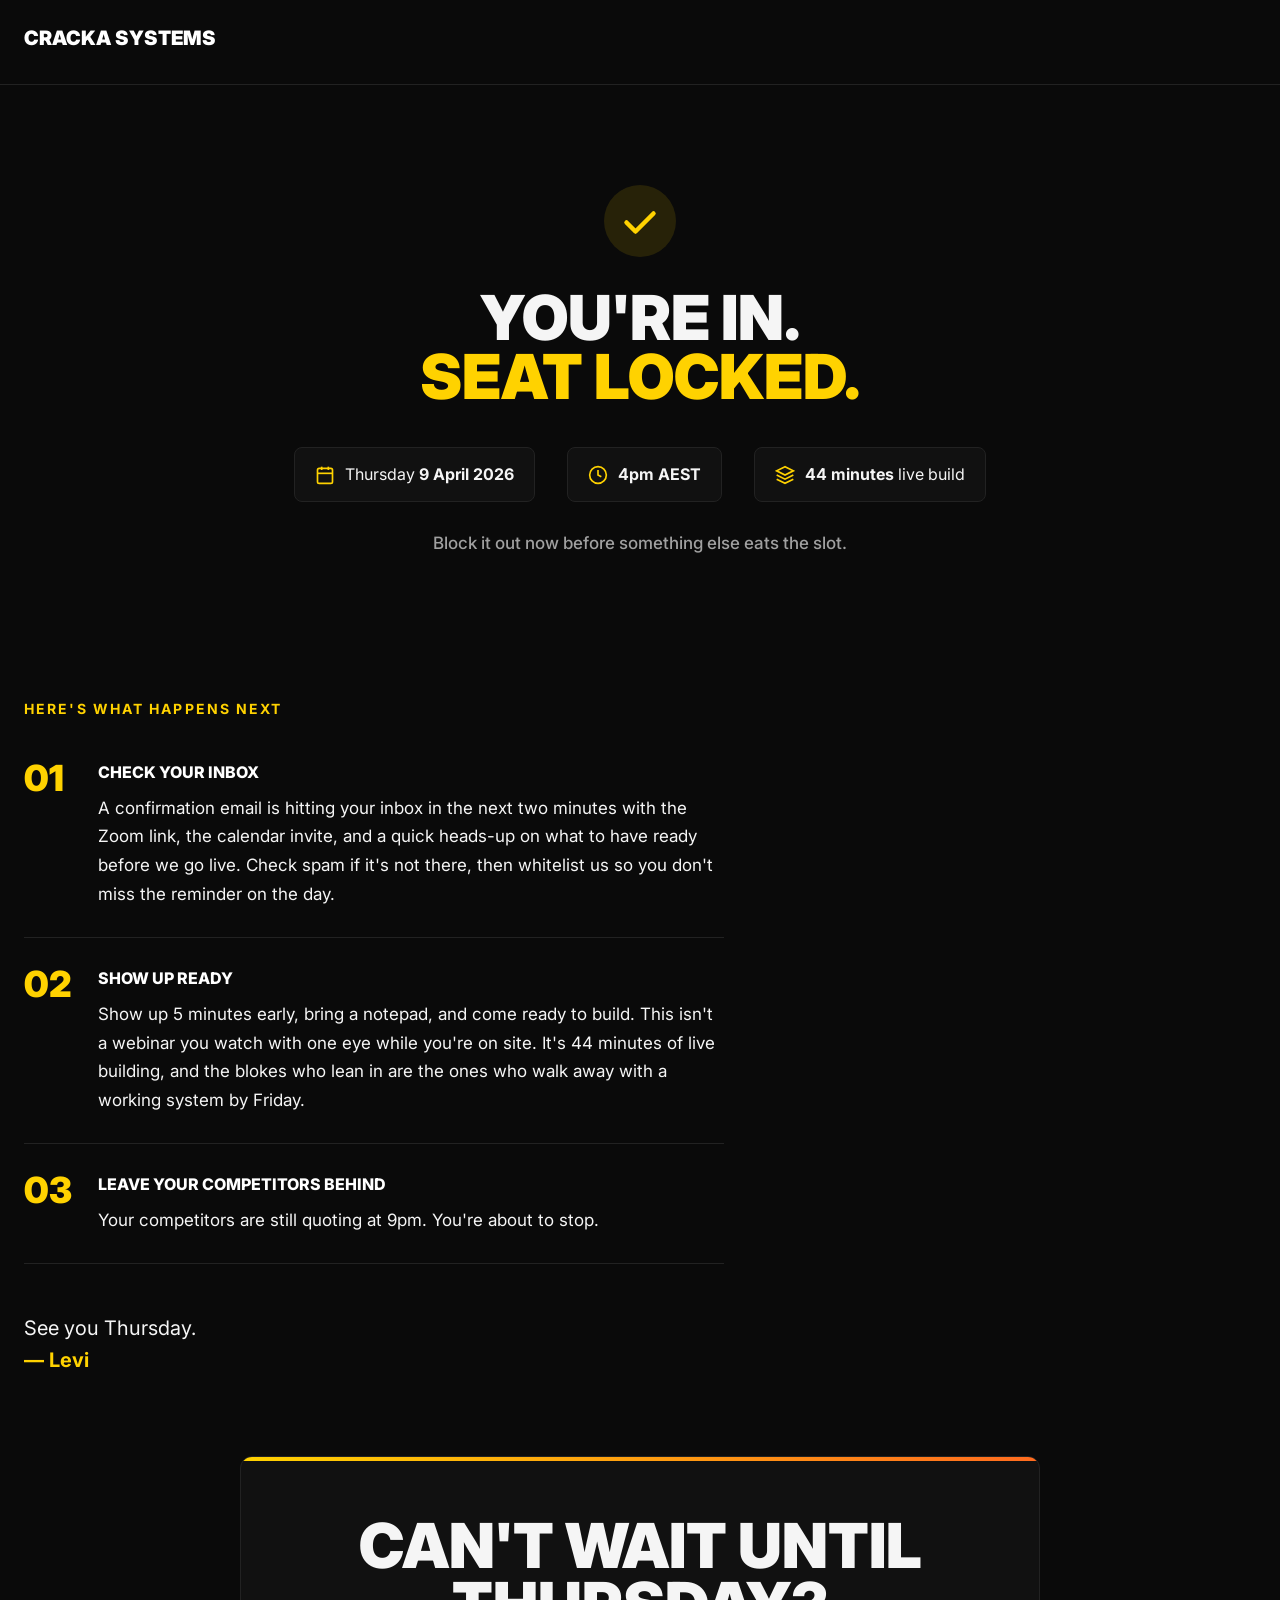
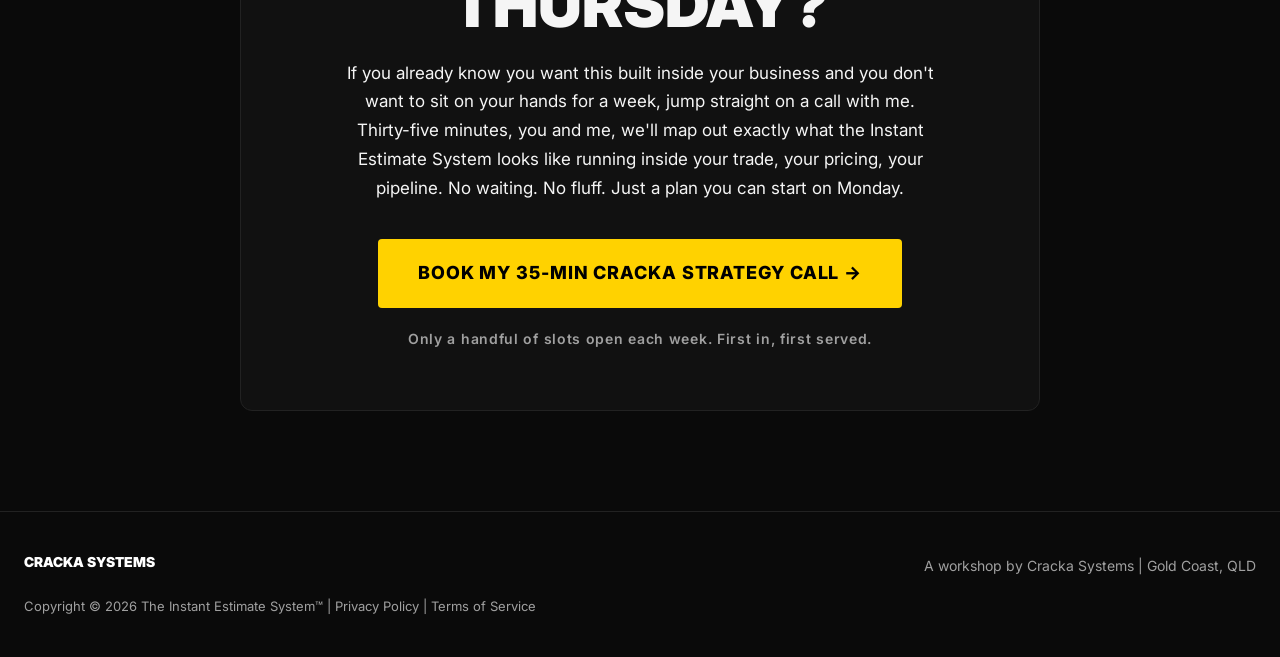
==== thank-you/index.html @ 3e4ec1b6 "Rebrand to Cracka Systems, add CRO stitch elements, GHL form integration, thank-you page, and full p" ====
<!DOCTYPE html>
<html lang="en-AU">
<head>
  <meta charset="UTF-8">
  <meta name="viewport" content="width=device-width, initial-scale=1.0">
  <title>You're In — The Instant Estimate System | Cracka Systems</title>
  <meta name="description" content="Your seat is locked for the Instant Estimate System workshop. Check your email for the Zoom link and calendar invite.">
  <meta name="robots" content="noindex, nofollow">
  <link rel="preconnect" href="https://fonts.googleapis.com">
  <link rel="preconnect" href="https://fonts.gstatic.com" crossorigin>
  <link href="https://fonts.googleapis.com/css2?family=Inter:wght@400;600;700;800;900&display=swap" rel="stylesheet">
  <link rel="stylesheet" href="../css/styles.css">
  <link rel="stylesheet" href="../css/thank-you.css">

  <!-- Facebook Pixel -->
  <script>
    !function(f,b,e,v,n,t,s){if(f.fbq)return;n=f.fbq=function(){n.callMethod?
    n.callMethod.apply(n,arguments):n.queue.push(arguments)};if(!f._fbq)f._fbq=n;
    n.push=n;n.loaded=!0;n.version='2.0';n.queue=[];t=b.createElement(e);t.async=!0;
    t.src=v;s=b.getElementsByTagName(e)[0];s.parentNode.insertBefore(t,s)}(window,
    document,'script','https://connect.facebook.net/en_US/fbevents.js');
    fbq('init', '1269708681588720');
    fbq('track', 'PageView');
    fbq('track', 'CompleteRegistration');
  </script>
</head>
<body>

  <!-- ============================================
       Header
       ============================================ -->
  <header class="ty-header">
    <div class="container">
      <a href="../" class="ty-header__logo" aria-label="Back to home">
        <svg class="logo-svg" viewBox="0 0 310 40" fill="none" xmlns="http://www.w3.org/2000/svg">
          <text x="0" y="30" font-family="Inter, sans-serif" font-weight="900" font-size="28" fill="#FFFFFF">CRACKA SYSTEMS</text>
        </svg>
      </a>
    </div>
  </header>

  <!-- ============================================
       Confirmation Hero
       ============================================ -->
  <section class="section ty-hero">
    <div class="container">
      <div class="ty-hero__badge">
        <svg viewBox="0 0 48 48" fill="none" xmlns="http://www.w3.org/2000/svg">
          <circle cx="24" cy="24" r="24" fill="rgba(255,210,0,0.12)"/>
          <polyline points="15 25 21 31 33 19" fill="none" stroke="#FFD200" stroke-width="3" stroke-linecap="round" stroke-linejoin="round"/>
        </svg>
      </div>

      <h1 class="ty-hero__h1">
        <span>YOU'RE IN.</span>
        <span class="text--yellow">SEAT LOCKED.</span>
      </h1>

      <div class="ty-hero__details">
        <div class="ty-detail">
          <span class="ty-detail__icon">
            <svg viewBox="0 0 24 24" fill="none" stroke="currentColor" stroke-width="2"><rect x="3" y="4" width="18" height="18" rx="2"/><line x1="16" y1="2" x2="16" y2="6"/><line x1="8" y1="2" x2="8" y2="6"/><line x1="3" y1="10" x2="21" y2="10"/></svg>
          </span>
          <span>Thursday <strong class="dynamic-date">9 April 2026</strong></span>
        </div>
        <div class="ty-detail">
          <span class="ty-detail__icon">
            <svg viewBox="0 0 24 24" fill="none" stroke="currentColor" stroke-width="2"><circle cx="12" cy="12" r="10"/><polyline points="12 6 12 12 16 14"/></svg>
          </span>
          <span><strong>4pm AEST</strong></span>
        </div>
        <div class="ty-detail">
          <span class="ty-detail__icon">
            <svg viewBox="0 0 24 24" fill="none" stroke="currentColor" stroke-width="2"><path d="M12 2L2 7l10 5 10-5-10-5z"/><path d="M2 17l10 5 10-5"/><path d="M2 12l10 5 10-5"/></svg>
          </span>
          <span><strong>44 minutes</strong> live build</span>
        </div>
      </div>

      <p class="ty-hero__urgency">Block it out now before something else eats the slot.</p>
    </div>
  </section>

  <!-- ============================================
       What Happens Next
       ============================================ -->
  <section class="section ty-next">
    <div class="container">
      <h2 class="ty-next__heading">HERE'S WHAT HAPPENS NEXT</h2>

      <div class="ty-steps">
        <div class="ty-step">
          <span class="ty-step__num">01</span>
          <div class="ty-step__content">
            <h3 class="ty-step__title">CHECK YOUR INBOX</h3>
            <p class="ty-step__body">A confirmation email is hitting your inbox in the next two minutes with the Zoom link, the calendar invite, and a quick heads-up on what to have ready before we go live. Check spam if it's not there, then whitelist us so you don't miss the reminder on the day.</p>
          </div>
        </div>
        <div class="ty-step">
          <span class="ty-step__num">02</span>
          <div class="ty-step__content">
            <h3 class="ty-step__title">SHOW UP READY</h3>
            <p class="ty-step__body">Show up 5 minutes early, bring a notepad, and come ready to build. This isn't a webinar you watch with one eye while you're on site. It's 44 minutes of live building, and the blokes who lean in are the ones who walk away with a working system by Friday.</p>
          </div>
        </div>
        <div class="ty-step">
          <span class="ty-step__num">03</span>
          <div class="ty-step__content">
            <h3 class="ty-step__title">LEAVE YOUR COMPETITORS BEHIND</h3>
            <p class="ty-step__body">Your competitors are still quoting at 9pm. You're about to stop.</p>
          </div>
        </div>
      </div>

      <p class="ty-signoff">See you Thursday.<br><strong>&mdash; Levi</strong></p>
    </div>
  </section>

  <!-- ============================================
       Strategy Call CTA
       ============================================ -->
  <section class="section ty-cta">
    <div class="container">
      <div class="ty-cta__card">
        <h2 class="h2-single">CAN'T WAIT UNTIL THURSDAY?</h2>
        <p class="ty-cta__body">If you already know you want this built inside your business and you don't want to sit on your hands for a week, jump straight on a call with me. Thirty-five minutes, you and me, we'll map out exactly what the Instant Estimate System looks like running inside your trade, your pricing, your pipeline. No waiting. No fluff. Just a plan you can start on Monday.</p>
        <a href="https://links.yourpipeline.au/widget/booking/gSsifEVdxhghu2DClvFZ" class="btn btn--primary btn--large" target="_blank" rel="noopener">BOOK MY 35-MIN CRACKA STRATEGY CALL &rarr;</a>
        <p class="ty-cta__scarcity">Only a handful of slots open each week. First in, first served.</p>
      </div>
    </div>
  </section>

  <!-- ============================================
       Footer
       ============================================ -->
  <footer class="footer">
    <div class="container footer__inner">
      <div class="footer__top">
        <a href="../" class="footer__logo" aria-label="Back to home">
          <svg class="logo-svg logo-svg--small" viewBox="0 0 280 35" fill="none" xmlns="http://www.w3.org/2000/svg">
            <text x="0" y="26" font-family="Inter, sans-serif" font-weight="900" font-size="24" fill="#FFFFFF">CRACKA SYSTEMS</text>
          </svg>
        </a>
        <p class="footer__tagline">A workshop by Cracka Systems | Gold Coast, QLD</p>
      </div>
      <p class="footer__legal">Copyright &copy; 2026 The Instant Estimate System&trade; | <a href="#">Privacy Policy</a> | <a href="#">Terms of Service</a></p>
    </div>
  </footer>

</body>
</html>
---- css/styles.css ----
/* ============================================
   CSS Custom Properties / Brand Tokens
   ============================================ */
:root {
  --color-bg: #0a0a0a;
  --color-bg-card: #111111;
  --color-yellow: #FFD200;
  --color-orange: #FF6B1F;
  --color-white: #FFFFFF;
  --color-offwhite: #F5F5F5;
  --color-muted: #A0A0A0;
  --color-border: #222222;
  --color-negative: #424242;

  --font-family: 'Inter', -apple-system, BlinkMacSystemFont, 'Segoe UI', sans-serif;
  --max-width: 1400px;
  --gutter: 24px;

  --ease-out: cubic-bezier(0.16, 1, 0.3, 1);
}

/* ============================================
   Reset & Base
   ============================================ */
*, *::before, *::after {
  margin: 0;
  padding: 0;
  box-sizing: border-box;
}

html {
  font-size: 16px;
  -webkit-font-smoothing: antialiased;
  -moz-osx-font-smoothing: grayscale;
  scroll-behavior: auto; /* Lenis handles smooth scroll */
}

html.lenis, html.lenis body {
  height: auto;
}

body {
  font-family: var(--font-family);
  background: var(--color-bg);
  color: var(--color-offwhite);
  line-height: 1.6;
  overflow-x: hidden;
}

img {
  max-width: 100%;
  height: auto;
  display: block;
}

a {
  color: inherit;
  text-decoration: none;
}

/* ============================================
   Container
   ============================================ */
.container {
  width: 100%;
  max-width: var(--max-width);
  margin: 0 auto;
  padding: 0 var(--gutter);
}

/* ============================================
   Typography
   ============================================ */
.eyebrow {
  font-size: 12px;
  font-weight: 700;
  letter-spacing: 0.15em;
  text-transform: uppercase;
  color: var(--color-yellow);
  margin-bottom: 20px;
}

.h2-stacked, .h2-single {
  font-weight: 900;
  text-transform: uppercase;
  line-height: 0.95;
  margin-bottom: 40px;
}

.h2-stacked {
  font-size: 62px;
}

.h2-stacked span {
  display: block;
}

.h2-single {
  font-size: 62px;
}

.text--yellow {
  color: var(--color-yellow);
}

.section__subhead {
  font-size: 18px;
  color: var(--color-offwhite);
  max-width: 700px;
  margin-bottom: 48px;
  line-height: 1.6;
}

.section__body {
  font-size: 18px;
  color: var(--color-offwhite);
  max-width: 650px;
  margin-bottom: 32px;
  line-height: 1.6;
}

/* ============================================
   Buttons
   ============================================ */
.btn {
  display: inline-block;
  font-family: var(--font-family);
  font-weight: 800;
  font-size: 16px;
  text-transform: uppercase;
  letter-spacing: 0.05em;
  border: none;
  cursor: pointer;
  transition: all 0.3s var(--ease-out);
  text-align: center;
}

.btn--primary {
  background: var(--color-yellow);
  color: #000;
  padding: 16px 32px;
  border-radius: 4px;
}

.btn--primary:hover, .btn--primary:focus-visible {
  box-shadow: 0 0 30px rgba(255, 210, 0, 0.4), 0 0 60px rgba(255, 210, 0, 0.15);
  transform: translateY(-1px);
}

.btn--primary:focus-visible {
  outline: 3px solid var(--color-yellow);
  outline-offset: 3px;
}

.btn--outline {
  background: transparent;
  color: var(--color-yellow);
  padding: 16px 32px;
  border: 2px solid var(--color-yellow);
  border-radius: 4px;
}

.btn--outline:hover, .btn--outline:focus-visible {
  background: rgba(255, 210, 0, 0.08);
  box-shadow: 0 0 20px rgba(255, 210, 0, 0.2);
}

.btn--outline:focus-visible {
  outline: 3px solid var(--color-yellow);
  outline-offset: 3px;
}

.btn--large {
  font-size: 18px;
  padding: 20px 40px;
}

.btn--full {
  width: 100%;
}

/* ============================================
   SECTION 1: Sticky Top Bar
   ============================================ */
.top-bar {
  position: fixed;
  top: 0;
  left: 0;
  right: 0;
  z-index: 1000;
  background: rgba(10, 10, 10, 0.95);
  backdrop-filter: blur(10px);
  -webkit-backdrop-filter: blur(10px);
  border-bottom: 1px solid var(--color-border);
  transform: translateY(-100%);
}

.top-bar.is-visible {
  transform: translateY(0);
}

.top-bar__inner {
  max-width: var(--max-width);
  margin: 0 auto;
  padding: 12px var(--gutter);
  display: flex;
  align-items: center;
  justify-content: space-between;
  gap: 16px;
}

.top-bar__logo {
  flex-shrink: 0;
}

.logo-svg {
  width: 220px;
  height: auto;
}

.top-bar__info {
  font-size: 13px;
  font-weight: 700;
  letter-spacing: 0.08em;
  color: var(--color-white);
  text-align: center;
  white-space: nowrap;
  overflow: hidden;
  text-overflow: ellipsis;
}

.top-bar__cta {
  flex-shrink: 0;
  padding: 10px 20px;
  font-size: 14px;
}

/* ============================================
   SECTION 2: Hero
   ============================================ */
.hero {
  padding: 120px 0 40px;
  min-height: auto;
  display: flex;
  align-items: center;
}

.hero .container {
  display: grid;
  grid-template-columns: 1fr 1fr;
  gap: 60px;
  align-items: center;
}

.hero__h1 {
  font-size: 80px;
  font-weight: 900;
  line-height: 0.9;
  text-transform: uppercase;
  margin-bottom: 28px;
}

.hero__line {
  display: block;
}

.hero__line--yellow {
  color: var(--color-yellow);
}

.hero__subhead {
  font-size: 18px;
  color: var(--color-offwhite);
  line-height: 1.6;
  margin-bottom: 32px;
  max-width: 560px;
}

.hero__proof {
  display: flex;
  align-items: stretch;
  gap: 16px;
  margin-bottom: 36px;
}

.yellow-bar-left {
  width: 4px;
  background: var(--color-yellow);
  border-radius: 2px;
  flex-shrink: 0;
}

.hero__proof p {
  font-size: 16px;
  color: var(--color-yellow);
  font-weight: 600;
  line-height: 1.5;
}

.hero__trust {
  font-size: 14px;
  color: var(--color-muted);
  margin-top: 16px;
}

/* Hero visual */
.hero__visual {
  position: relative;
  display: flex;
  align-items: center;
  justify-content: center;
}

.hero__image-wrapper {
  position: relative;
  border-radius: 8px;
  overflow: hidden;
  background: var(--color-bg-card);
  width: 100%;
  max-width: 500px;
  aspect-ratio: 1 / 1;
}

.hero__image {
  width: 100%;
  height: 100%;
  object-fit: contain;
  border-radius: 8px;
}

/* ============================================
   SECTION 3: Press Row
   ============================================ */
.section--press {
  padding: 48px 0;
  border-top: 1px solid var(--color-border);
  border-bottom: 1px solid var(--color-border);
}

.press__subhead {
  font-size: 12px;
  font-weight: 600;
  letter-spacing: 0.15em;
  color: var(--color-muted);
  text-align: center;
  margin-bottom: 28px;
  text-transform: uppercase;
}

.press__logos {
  overflow: hidden;
  position: relative;
  mask-image: linear-gradient(to right, transparent 0%, black 10%, black 90%, transparent 100%);
  -webkit-mask-image: linear-gradient(to right, transparent 0%, black 10%, black 90%, transparent 100%);
}

.press__track {
  display: flex;
  align-items: center;
  gap: 48px;
  flex-wrap: nowrap;
  animation: marquee 20s linear infinite;
  width: max-content;
}

.press__logo {
  font-size: 15px;
  font-weight: 700;
  color: var(--color-white);
  opacity: 0.5;
  white-space: nowrap;
  letter-spacing: 0.05em;
}

/* ============================================
   Sections (general)
   ============================================ */
.section {
  padding: 100px 0;
}

/* ============================================
   SECTION 4: The Problem
   ============================================ */
.punches {
  display: flex;
  flex-direction: column;
  gap: 36px;
  margin-bottom: 48px;
  max-width: 700px;
}

.punch {
  display: flex;
  gap: 24px;
  align-items: flex-start;
  opacity: 1;
  transform: none;
}

.punch__num {
  font-size: 48px;
  font-weight: 900;
  color: var(--color-yellow);
  line-height: 1;
  flex-shrink: 0;
  width: 70px;
}

.punch__text {
  font-size: 18px;
  line-height: 1.6;
  color: var(--color-offwhite);
}

.transition-line {
  display: flex;
  align-items: stretch;
  gap: 16px;
  max-width: 600px;
}

.transition-line p {
  font-size: 18px;
  color: var(--color-yellow);
  line-height: 1.5;
}

/* ============================================
   SECTION 5: Case Studies
   ============================================ */
.case-grid {
  display: grid;
  grid-template-columns: repeat(2, 1fr);
  gap: 24px;
}

.case-card {
  background: var(--color-bg-card);
  border: 1px solid var(--color-border);
  border-radius: 8px;
  padding: 40px 32px;
  display: flex;
  flex-direction: column;
  gap: 8px;
  opacity: 1;
  transform: none;
}

.case-card__number {
  font-size: clamp(56px, 8vw, 96px);
  font-weight: 900;
  color: var(--color-yellow);
  line-height: 1;
}

.case-card__label {
  font-size: 13px;
  font-weight: 700;
  letter-spacing: 0.15em;
  color: var(--color-white);
  text-transform: uppercase;
}

.case-card__text {
  font-size: 16px;
  color: var(--color-offwhite);
  line-height: 1.5;
  margin-top: 8px;
}

.case-card__client {
  font-size: 14px;
  color: var(--color-muted);
  margin-top: auto;
  padding-top: 16px;
  border-top: 1px solid var(--color-border);
  font-weight: 600;
}

/* ============================================
   SECTION 6: Outcome Blocks
   ============================================ */
.outcome-blocks {
  display: grid;
  grid-template-columns: repeat(3, 1fr);
  gap: 24px;
}

.outcome-block {
  background: var(--color-bg-card);
  border-radius: 8px;
  padding: 36px 28px;
  position: relative;
  overflow: hidden;
  opacity: 1;
  transform: none;
}

.outcome-block::before {
  content: '';
  position: absolute;
  top: 0;
  left: 0;
  width: 4px;
  height: 48px;
  background: var(--color-yellow);
  border-radius: 0 2px 2px 0;
}

.outcome-block__num {
  font-size: 36px;
  font-weight: 900;
  color: var(--color-yellow);
  line-height: 1;
  display: block;
  margin-bottom: 16px;
}

.outcome-block__title {
  font-size: 18px;
  font-weight: 800;
  color: var(--color-white);
  text-transform: uppercase;
  margin-bottom: 12px;
  line-height: 1.3;
}

.outcome-block__body {
  font-size: 16px;
  color: var(--color-offwhite);
  line-height: 1.6;
}

/* ============================================
   SECTION 7: Who This Is For
   ============================================ */
.qualifier-grid {
  display: grid;
  grid-template-columns: 1fr 1fr;
  gap: 24px;
}

.qualifier {
  border-radius: 8px;
  padding: 36px 28px;
}

.qualifier--yes {
  background: rgba(255, 210, 0, 0.06);
  border: 1px solid rgba(255, 210, 0, 0.2);
}

.qualifier--no {
  background: rgba(66, 66, 66, 0.2);
  border: 1px solid var(--color-border);
}

.qualifier__title {
  font-size: 20px;
  font-weight: 900;
  text-transform: uppercase;
  margin-bottom: 20px;
}

.qualifier--yes .qualifier__title {
  color: var(--color-yellow);
}

.qualifier--no .qualifier__title {
  color: var(--color-muted);
}

.qualifier__list {
  list-style: none;
  display: flex;
  flex-direction: column;
  gap: 16px;
}

.qualifier__list li {
  display: flex;
  align-items: flex-start;
  gap: 12px;
  font-size: 16px;
  line-height: 1.5;
  color: var(--color-offwhite);
}

.icon-tick, .icon-cross {
  width: 24px;
  height: 24px;
  flex-shrink: 0;
  position: relative;
  margin-top: 2px;
}

.icon-tick::before, .icon-tick::after {
  content: '';
  position: absolute;
  background: var(--color-yellow);
  border-radius: 2px;
}

.icon-tick::before {
  width: 8px;
  height: 3px;
  bottom: 7px;
  left: 3px;
  transform: rotate(45deg);
}

.icon-tick::after {
  width: 14px;
  height: 3px;
  bottom: 9px;
  left: 6px;
  transform: rotate(-45deg);
}

.icon-cross::before, .icon-cross::after {
  content: '';
  position: absolute;
  width: 16px;
  height: 3px;
  background: var(--color-negative);
  border-radius: 2px;
  top: 50%;
  left: 50%;
}

.icon-cross::before {
  transform: translate(-50%, -50%) rotate(45deg);
}

.icon-cross::after {
  transform: translate(-50%, -50%) rotate(-45deg);
}

/* ============================================
   SECTION 8: About
   ============================================ */
.about__grid {
  display: grid;
  grid-template-columns: 280px 1fr;
  gap: 48px;
  align-items: start;
}

.about__headshot {
  width: 240px;
  height: 240px;
  border-radius: 50%;
  object-fit: cover;
  object-position: center top;
  border: 3px solid var(--color-yellow);
}

.about__h3 {
  font-size: clamp(28px, 4vw, 40px);
  font-weight: 900;
  color: var(--color-white);
  text-transform: uppercase;
  margin-bottom: 20px;
  line-height: 1.1;
}

.about__body {
  font-size: 17px;
  line-height: 1.7;
  color: var(--color-offwhite);
  margin-bottom: 24px;
}

.about__logo {
  display: inline-block;
}

.logo-svg--small {
  width: 160px;
  height: auto;
}

/* ============================================
   SECTION 9: Bonuses
   ============================================ */
.bonus-list {
  display: flex;
  flex-direction: column;
  gap: 0;
  max-width: 800px;
}

.bonus-item {
  display: flex;
  gap: 20px;
  align-items: flex-start;
  padding: 24px 0;
  border-bottom: 1px solid var(--color-border);
  opacity: 1;
  transform: none;
}

.bonus-item__num {
  font-size: 32px;
  font-weight: 900;
  color: var(--color-yellow);
  line-height: 1;
  flex-shrink: 0;
  width: 50px;
}

.bonus-item__title {
  font-size: 16px;
  font-weight: 800;
  color: var(--color-white);
  text-transform: uppercase;
  margin-bottom: 6px;
}

.bonus-item__desc {
  font-size: 15px;
  color: var(--color-muted);
  line-height: 1.5;
}

/* ============================================
   SECTION 10: Strategy Call
   ============================================ */
.section--strategy {
  text-align: center;
  padding: 80px 0;
}

.section--strategy .section__body {
  max-width: 600px;
  margin: 0 auto 32px;
}

/* ============================================
   SECTION 11: FAQ
   ============================================ */
.faq-list {
  max-width: 700px;
  display: flex;
  flex-direction: column;
  gap: 0;
}

.faq-item {
  border-bottom: 1px solid var(--color-border);
}

.faq-item__question {
  width: 100%;
  display: flex;
  align-items: center;
  justify-content: space-between;
  gap: 16px;
  padding: 24px 0;
  background: none;
  border: none;
  color: var(--color-white);
  font-family: var(--font-family);
  font-size: 18px;
  font-weight: 700;
  cursor: pointer;
  text-align: left;
  transition: color 0.2s;
}

.faq-item__question:hover {
  color: var(--color-yellow);
}

.faq-item__question:focus-visible {
  outline: 2px solid var(--color-yellow);
  outline-offset: 4px;
}

.faq-item__icon {
  width: 24px;
  height: 24px;
  flex-shrink: 0;
  color: var(--color-yellow);
  transition: transform 0.3s var(--ease-out);
}

.faq-item[data-open="true"] .faq-item__icon {
  transform: rotate(45deg);
}

.faq-item__answer {
  padding: 0 0 24px;
}

.faq-item__answer p {
  font-size: 16px;
  color: var(--color-offwhite);
  line-height: 1.6;
  max-width: 620px;
}

/* ============================================
   SECTION 12: Registration Form
   ============================================ */
.section--register {
  padding: 100px 0;
  background: linear-gradient(180deg, var(--color-bg) 0%, #0f0f0f 100%);
}

.section--register .h2-stacked {
  text-align: center;
}

.section--register .section__body {
  text-align: center;
  max-width: 600px;
  margin: 0 auto 40px;
}

.form-wrapper {
  max-width: 600px;
  margin: 0 auto;
}

.register-form {
  display: flex;
  flex-direction: column;
  gap: 16px;
}

.form-row {
  display: grid;
  grid-template-columns: 1fr 1fr;
  gap: 16px;
}

.form-field label {
  display: block;
  font-size: 13px;
  font-weight: 600;
  color: var(--color-muted);
  text-transform: uppercase;
  letter-spacing: 0.08em;
  margin-bottom: 6px;
}

.form-field .optional {
  font-weight: 400;
  text-transform: none;
  letter-spacing: 0;
}

.form-field input {
  width: 100%;
  padding: 14px 16px;
  background: var(--color-bg-card);
  border: 1px solid var(--color-border);
  border-radius: 4px;
  color: var(--color-white);
  font-family: var(--font-family);
  font-size: 16px;
  transition: border-color 0.2s;
}

.form-field input:focus {
  outline: none;
  border-color: var(--color-yellow);
  box-shadow: 0 0 0 3px rgba(255, 210, 0, 0.15);
}

.register-form .btn--full {
  margin-top: 8px;
}

.register__fine-print {
  font-size: 14px;
  color: var(--color-muted);
  text-align: center;
  margin-top: 20px;
}

/* ============================================
   SECTION 13: Footer
   ============================================ */
.footer {
  padding: 40px 0;
  border-top: 1px solid var(--color-border);
}

.footer__inner {
  display: flex;
  flex-direction: column;
  gap: 16px;
}

.footer__top {
  display: flex;
  align-items: center;
  justify-content: space-between;
}

.footer__tagline {
  font-size: 14px;
  color: var(--color-muted);
}

.footer__legal {
  font-size: 13px;
  color: var(--color-muted);
}

.footer__legal a {
  color: var(--color-muted);
  transition: color 0.2s;
}

.footer__legal a:hover {
  color: var(--color-yellow);
}

/* ============================================
   Sticky Mobile CTA
   ============================================ */
.sticky-mobile-cta {
  display: none;
  position: fixed;
  bottom: 0;
  left: 0;
  right: 0;
  z-index: 999;
  padding: 12px var(--gutter);
  background: var(--color-yellow);
  transform: translateY(100%);
  transition: transform 0.4s var(--ease-out);
}

.sticky-mobile-cta.is-visible {
  transform: translateY(0);
}

.sticky-mobile-cta .btn {
  background: #000;
  color: var(--color-yellow);
  padding: 14px;
  font-size: 15px;
  border-radius: 4px;
}

.sticky-mobile-cta .btn:hover {
  background: #111;
}

/* ============================================
   Mobile Marquee for Press Logos
   ============================================ */
@keyframes marquee {
  from { transform: translateX(0); }
  to { transform: translateX(-50%); }
}

/* ============================================
   Responsive: Tablet
   ============================================ */
@media (max-width: 1024px) {
  .hero .container {
    grid-template-columns: 1fr;
    gap: 40px;
  }

  .hero__visual {
    max-width: 500px;
    margin: 0 auto;
  }

  .hero__image-wrapper {
    max-width: 100%;
  }

  .outcome-blocks {
    grid-template-columns: 1fr;
    max-width: 600px;
  }

  .about__grid {
    grid-template-columns: 1fr;
    text-align: center;
  }

  .about__headshot {
    margin: 0 auto;
  }

  .top-bar__info {
    display: none;
  }
}

/* ============================================
   Responsive: Mobile
   ============================================ */
@media (max-width: 640px) {
  :root {
    --gutter: 20px;
  }

  .section {
    padding: 72px 0;
  }

  .hero {
    padding: 100px 0 60px;
    min-height: auto;
  }

  .hero__h1 {
    font-size: clamp(44px, 12vw, 72px);
  }

  .hero__subhead {
    font-size: 17px;
  }

  .hero__visual {
    max-width: 100%;
  }

  .hero__image-wrapper {
    max-width: 100%;
    aspect-ratio: 1 / 1;
  }

  .btn--large {
    font-size: 16px;
    padding: 18px 28px;
  }

  /* Top bar mobile */
  .top-bar__inner {
    padding: 10px var(--gutter);
  }

  .top-bar__cta {
    padding: 8px 16px;
    font-size: 12px;
  }

  .logo-svg {
    width: 160px;
  }

  /* Case study cards stack */
  .case-grid {
    grid-template-columns: 1fr;
  }

  /* Qualifier columns stack */
  .qualifier-grid {
    grid-template-columns: 1fr;
  }

  /* Form rows stack */
  .form-row {
    grid-template-columns: 1fr;
  }

  /* Sticky mobile CTA */
  .sticky-mobile-cta {
    display: block;
  }

  /* Press logo marquee */
  .press__track {
    justify-content: flex-start;
    flex-wrap: nowrap;
    animation: marquee 30s linear infinite;
    gap: 40px;
  }

  /* Footer stacks */
  .footer__top {
    flex-direction: column;
    gap: 12px;
    text-align: center;
  }

  .footer__legal {
    text-align: center;
  }

  /* Add bottom padding for sticky CTA */
  .footer {
    padding-bottom: 80px;
  }
}

/* ============================================
   Reduced Motion
   ============================================ */
@media (prefers-reduced-motion: reduce) {
  *, *::before, *::after {
    animation-duration: 0.001ms !important;
    animation-iteration-count: 1 !important;
    transition-duration: 0.001ms !important;
  }

  .press__track {
    animation: none !important;
    flex-wrap: wrap;
    justify-content: center;
  }

  .punch, .case-card, .outcome-block, .bonus-item {
    opacity: 1 !important;
    transform: none !important;
  }
}
---- css/thank-you.css ----
/* ============================================
   Thank You Page — Styles
   Extends styles.css base tokens and components
   ============================================ */

/* ============================================
   Header
   ============================================ */
.ty-header {
  padding: 24px 0;
  border-bottom: 1px solid var(--color-border);
}

.ty-header .container {
  display: flex;
  align-items: center;
}

/* ============================================
   Confirmation Hero
   ============================================ */
.ty-hero {
  text-align: center;
  padding: 100px 0 60px;
}

.ty-hero__badge {
  display: flex;
  justify-content: center;
  margin-bottom: 32px;
}

.ty-hero__badge svg {
  width: 72px;
  height: 72px;
  animation: badge-pop 0.6s cubic-bezier(0.16, 1, 0.3, 1) forwards;
}

@keyframes badge-pop {
  0% { transform: scale(0); opacity: 0; }
  60% { transform: scale(1.15); }
  100% { transform: scale(1); opacity: 1; }
}

.ty-hero__h1 {
  font-size: 62px;
  font-weight: 900;
  line-height: 0.95;
  text-transform: uppercase;
  margin-bottom: 40px;
}

.ty-hero__h1 span {
  display: block;
}

.ty-hero__details {
  display: flex;
  justify-content: center;
  gap: 32px;
  flex-wrap: wrap;
  margin-bottom: 28px;
}

.ty-detail {
  display: flex;
  align-items: center;
  gap: 10px;
  font-size: 16px;
  color: var(--color-offwhite);
  background: var(--color-bg-card);
  border: 1px solid var(--color-border);
  border-radius: 8px;
  padding: 14px 20px;
}

.ty-detail__icon {
  width: 20px;
  height: 20px;
  flex-shrink: 0;
  color: var(--color-yellow);
}

.ty-detail__icon svg {
  width: 20px;
  height: 20px;
}

.ty-hero__urgency {
  font-size: 17px;
  color: var(--color-muted);
  font-weight: 500;
}

/* ============================================
   What Happens Next
   ============================================ */
.ty-next {
  padding: 80px 0;
}

.ty-next__heading {
  font-size: 14px;
  font-weight: 700;
  letter-spacing: 0.15em;
  text-transform: uppercase;
  color: var(--color-yellow);
  margin-bottom: 40px;
}

.ty-steps {
  display: flex;
  flex-direction: column;
  gap: 0;
  max-width: 700px;
}

.ty-step {
  display: flex;
  gap: 24px;
  align-items: flex-start;
  padding: 28px 0;
  border-bottom: 1px solid var(--color-border);
}

.ty-step:first-child {
  padding-top: 0;
}

.ty-step__num {
  font-size: 36px;
  font-weight: 900;
  color: var(--color-yellow);
  line-height: 1;
  flex-shrink: 0;
  width: 50px;
}

.ty-step__title {
  font-size: 16px;
  font-weight: 800;
  color: var(--color-white);
  text-transform: uppercase;
  margin-bottom: 8px;
}

.ty-step__body {
  font-size: 17px;
  line-height: 1.7;
  color: var(--color-offwhite);
}

.ty-signoff {
  margin-top: 48px;
  font-size: 20px;
  color: var(--color-offwhite);
  line-height: 1.6;
}

.ty-signoff strong {
  color: var(--color-yellow);
}

/* ============================================
   Strategy Call CTA
   ============================================ */
.ty-cta {
  padding: 0 0 100px;
}

.ty-cta__card {
  background: var(--color-bg-card);
  border: 1px solid var(--color-border);
  border-radius: 12px;
  padding: 60px 48px;
  text-align: center;
  max-width: 800px;
  margin: 0 auto;
  position: relative;
  overflow: hidden;
}

.ty-cta__card::before {
  content: '';
  position: absolute;
  top: 0;
  left: 0;
  right: 0;
  height: 4px;
  background: linear-gradient(90deg, var(--color-yellow) 0%, var(--color-orange) 100%);
}

.ty-cta__card .h2-single {
  margin-bottom: 24px;
}

.ty-cta__body {
  font-size: 17px;
  line-height: 1.7;
  color: var(--color-offwhite);
  max-width: 600px;
  margin: 0 auto 36px;
}

.ty-cta__scarcity {
  margin-top: 20px;
  font-size: 14px;
  color: var(--color-muted);
  font-weight: 600;
  letter-spacing: 0.05em;
}

/* ============================================
   Responsive: Tablet
   ============================================ */
@media (max-width: 1024px) {
  .ty-hero__h1 {
    font-size: 52px;
  }

  .ty-cta__card {
    padding: 48px 32px;
  }
}

/* ============================================
   Responsive: Mobile
   ============================================ */
@media (max-width: 640px) {
  .ty-hero {
    padding: 80px 0 48px;
  }

  .ty-hero__h1 {
    font-size: clamp(36px, 10vw, 52px);
  }

  .ty-hero__details {
    flex-direction: column;
    align-items: center;
    gap: 12px;
  }

  .ty-detail {
    width: 100%;
    justify-content: center;
  }

  .ty-step {
    flex-direction: column;
    gap: 12px;
  }

  .ty-cta__card {
    padding: 40px 24px;
  }

  .ty-cta__card .h2-single {
    font-size: clamp(28px, 8vw, 48px);
  }
}

/* ============================================
   Reduced Motion
   ============================================ */
@media (prefers-reduced-motion: reduce) {
  .ty-hero__badge svg {
    animation: none;
  }
}
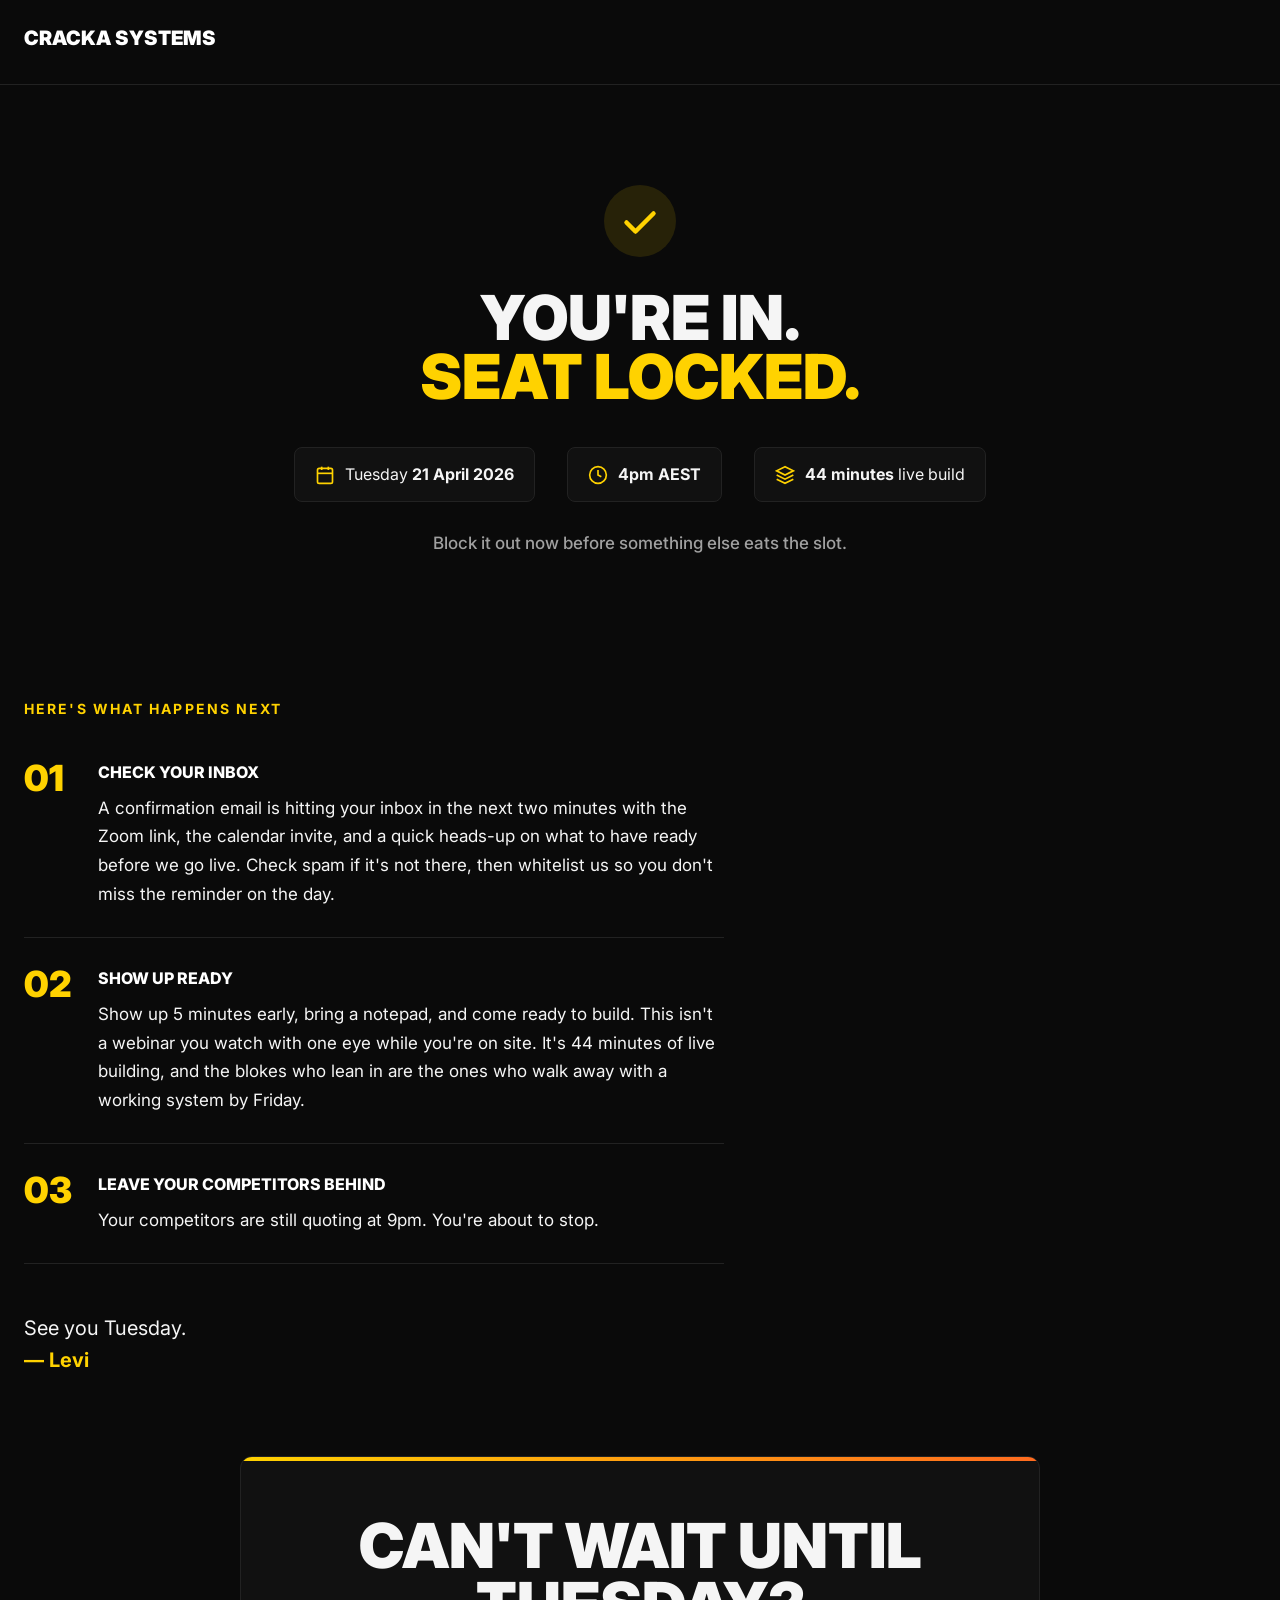
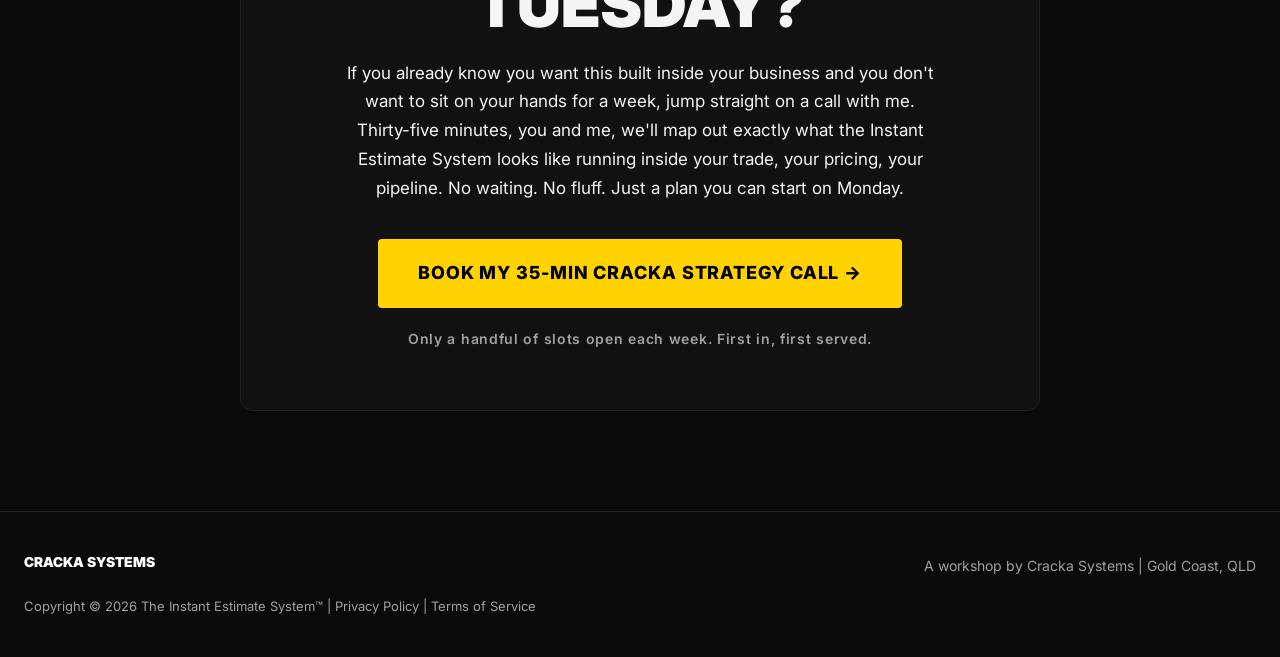
==== commit 5405b60d: "Pivot to Tue 21 April + VSL glow fix + device opt + worker proxy restore Workshop date - Workshop da" ====
--- a/thank-you/index.html
+++ b/thank-you/index.html
@@ -61,7 +61,7 @@
           <span class="ty-detail__icon">
             <svg viewBox="0 0 24 24" fill="none" stroke="currentColor" stroke-width="2"><rect x="3" y="4" width="18" height="18" rx="2"/><line x1="16" y1="2" x2="16" y2="6"/><line x1="8" y1="2" x2="8" y2="6"/><line x1="3" y1="10" x2="21" y2="10"/></svg>
           </span>
-          <span>Thursday <strong class="dynamic-date">9 April 2026</strong></span>
+          <span>Tuesday <strong class="dynamic-date">21 April 2026</strong></span>
         </div>
         <div class="ty-detail">
           <span class="ty-detail__icon">
@@ -112,7 +112,7 @@
         </div>
       </div>
 
-      <p class="ty-signoff">See you Thursday.<br><strong>&mdash; Levi</strong></p>
+      <p class="ty-signoff">See you Tuesday.<br><strong>&mdash; Levi</strong></p>
     </div>
   </section>
 
@@ -122,7 +122,7 @@
   <section class="section ty-cta">
     <div class="container">
       <div class="ty-cta__card">
-        <h2 class="h2-single">CAN'T WAIT UNTIL THURSDAY?</h2>
+        <h2 class="h2-single">CAN'T WAIT UNTIL TUESDAY?</h2>
         <p class="ty-cta__body">If you already know you want this built inside your business and you don't want to sit on your hands for a week, jump straight on a call with me. Thirty-five minutes, you and me, we'll map out exactly what the Instant Estimate System looks like running inside your trade, your pricing, your pipeline. No waiting. No fluff. Just a plan you can start on Monday.</p>
         <a href="https://links.yourpipeline.au/widget/booking/gSsifEVdxhghu2DClvFZ" class="btn btn--primary btn--large" target="_blank" rel="noopener">BOOK MY 35-MIN CRACKA STRATEGY CALL &rarr;</a>
         <p class="ty-cta__scarcity">Only a handful of slots open each week. First in, first served.</p>
--- a/css/styles.css
+++ b/css/styles.css
@@ -180,6 +180,14 @@
 }
 
 /* ============================================
+   Inline CTA Buttons
+   ============================================ */
+.inline-cta {
+  text-align: center;
+  padding: 40px var(--gutter);
+}
+
+/* ============================================
    SECTION 1: Sticky Top Bar
    ============================================ */
 .top-bar {
@@ -192,10 +200,6 @@
   backdrop-filter: blur(10px);
   -webkit-backdrop-filter: blur(10px);
   border-bottom: 1px solid var(--color-border);
-  transform: translateY(-100%);
-}
-
-.top-bar.is-visible {
   transform: translateY(0);
 }
 
@@ -246,10 +250,8 @@
 }
 
 .hero .container {
-  display: grid;
-  grid-template-columns: 1fr 1fr;
-  gap: 60px;
-  align-items: center;
+  max-width: 800px;
+  text-align: center;
 }
 
 .hero__h1 {
@@ -273,7 +275,9 @@
   color: var(--color-offwhite);
   line-height: 1.6;
   margin-bottom: 32px;
-  max-width: 560px;
+  max-width: 600px;
+  margin-left: auto;
+  margin-right: auto;
 }
 
 .hero__proof {
@@ -281,6 +285,7 @@
   align-items: stretch;
   gap: 16px;
   margin-bottom: 36px;
+  justify-content: center;
 }
 
 .yellow-bar-left {
@@ -303,29 +308,89 @@
   margin-top: 16px;
 }
 
-/* Hero visual */
-.hero__visual {
+/* ============================================
+   VSL Video Section
+   ============================================ */
+.section--vsl {
+  padding: 40px 0 60px;
   position: relative;
+}
+
+.section--vsl .container {
+  display: flex;
+  justify-content: center;
+  position: relative;
+}
+
+.vsl__glow {
+  position: absolute;
+  top: 50%;
+  left: 50%;
+  transform: translate(-50%, -50%);
+  width: calc(100% + 240px);
+  max-width: 960px;
+  aspect-ratio: 16 / 9;
+  background: radial-gradient(ellipse at center, rgba(255, 210, 0, 0.18) 0%, rgba(255, 210, 0, 0.06) 45%, transparent 75%);
+  pointer-events: none;
+  z-index: 0;
+}
+
+.vsl__wrapper {
+  position: relative;
+  border-radius: 12px;
+  overflow: hidden;
+  background: #000;
+  width: 100%;
+  max-width: 720px;
+  aspect-ratio: 16 / 9;
+  z-index: 1;
+  box-shadow: 0 0 60px rgba(255, 210, 0, 0.16), 0 0 120px rgba(255, 210, 0, 0.06);
+}
+
+.vsl__wrapper iframe {
+  position: absolute;
+  top: 0;
+  left: 0;
+  width: 100%;
+  height: 100%;
+  border: 0;
+}
+
+.vsl__controls {
+  position: absolute;
+  bottom: 16px;
+  left: 50%;
+  transform: translateX(-50%);
+  z-index: 2;
+  display: flex;
+  align-items: center;
+  gap: 8px;
+}
+
+.hero__control-btn {
   display: flex;
   align-items: center;
   justify-content: center;
-}
-
-.hero__image-wrapper {
-  position: relative;
-  border-radius: 8px;
-  overflow: hidden;
-  background: var(--color-bg-card);
-  width: 100%;
-  max-width: 500px;
-  aspect-ratio: 1 / 1;
-}
-
-.hero__image {
-  width: 100%;
-  height: 100%;
-  object-fit: contain;
-  border-radius: 8px;
+  width: 44px;
+  height: 44px;
+  background: rgba(0, 0, 0, 0.7);
+  backdrop-filter: blur(8px);
+  -webkit-backdrop-filter: blur(8px);
+  border: 1px solid rgba(255, 210, 0, 0.3);
+  border-radius: 50%;
+  cursor: pointer;
+  color: var(--color-yellow);
+  transition: all 0.3s var(--ease-out);
+}
+
+.hero__control-btn svg {
+  width: 18px;
+  height: 18px;
+}
+
+.hero__control-btn:hover {
+  background: rgba(255, 210, 0, 0.15);
+  border-color: var(--color-yellow);
 }
 
 /* ============================================
@@ -964,18 +1029,8 @@
    Responsive: Tablet
    ============================================ */
 @media (max-width: 1024px) {
-  .hero .container {
-    grid-template-columns: 1fr;
-    gap: 40px;
-  }
-
-  .hero__visual {
-    max-width: 500px;
-    margin: 0 auto;
-  }
-
-  .hero__image-wrapper {
-    max-width: 100%;
+  .vsl__wrapper {
+    max-width: 640px;
   }
 
   .outcome-blocks {
@@ -992,8 +1047,34 @@
     margin: 0 auto;
   }
 
+  /* Top bar: 2-row layout — logo + CTA row, info row beneath */
+  .top-bar__inner {
+    flex-wrap: wrap;
+    padding: 10px var(--gutter);
+    gap: 10px 16px;
+  }
+
+  .top-bar__logo { order: 1; }
+  .top-bar__cta { order: 2; }
+
   .top-bar__info {
+    order: 3;
+    flex: 1 0 100%;
+    text-align: center;
+    font-size: 12px;
+    letter-spacing: 0.05em;
+    padding-top: 8px;
+    margin-top: 2px;
+    border-top: 1px solid rgba(255, 255, 255, 0.08);
+  }
+
+  .top-bar__info-prefix {
     display: none;
+  }
+
+  /* Push hero below the taller 2-row top bar */
+  .hero {
+    padding-top: 140px;
   }
 }
 
@@ -1009,6 +1090,10 @@
     padding: 72px 0;
   }
 
+  .h2-stacked, .h2-single {
+    font-size: 42px;
+  }
+
   .hero {
     padding: 100px 0 60px;
     min-height: auto;
@@ -1022,13 +1107,20 @@
     font-size: 17px;
   }
 
-  .hero__visual {
-    max-width: 100%;
-  }
-
-  .hero__image-wrapper {
-    max-width: 100%;
-    aspect-ratio: 1 / 1;
+  .vsl__wrapper {
+    max-width: 92vw;
+    border-radius: 10px;
+  }
+
+  .vsl__glow {
+    width: calc(100% + 60px);
+    max-width: none;
+    aspect-ratio: 16 / 9;
+  }
+
+  .vsl__controls {
+    bottom: 12px;
+    gap: 6px;
   }
 
   .btn--large {
@@ -1038,16 +1130,25 @@
 
   /* Top bar mobile */
   .top-bar__inner {
-    padding: 10px var(--gutter);
+    padding: 8px var(--gutter);
   }
 
   .top-bar__cta {
-    padding: 8px 16px;
+    padding: 8px 14px;
     font-size: 12px;
   }
 
   .logo-svg {
-    width: 160px;
+    width: 150px;
+  }
+
+  .top-bar__info {
+    font-size: 11px;
+    padding-top: 6px;
+  }
+
+  .hero {
+    padding-top: 130px;
   }
 
   /* Case study cards stack */
@@ -1065,7 +1166,7 @@
     grid-template-columns: 1fr;
   }
 
-  /* Sticky mobile CTA */
+  /* Sticky mobile CTA — enabled on mobile, JS controls scroll visibility */
   .sticky-mobile-cta {
     display: block;
   }
@@ -1089,9 +1190,163 @@
     text-align: center;
   }
 
-  /* Add bottom padding for sticky CTA */
   .footer {
-    padding-bottom: 80px;
+    padding-bottom: 40px;
+  }
+}
+
+/* ============================================
+   Responsive: Small Mobile (iPhone SE, foldables)
+   ============================================ */
+@media (max-width: 380px) {
+  :root {
+    --gutter: 16px;
+  }
+
+  .section {
+    padding: 60px 0;
+  }
+
+  .logo-svg {
+    width: 128px;
+  }
+
+  .top-bar__cta {
+    padding: 7px 12px;
+    font-size: 11px;
+  }
+
+  .top-bar__info {
+    font-size: 10px;
+    letter-spacing: 0.04em;
+  }
+
+  .hero {
+    padding-top: 128px;
+  }
+
+  .hero__h1 {
+    font-size: clamp(34px, 11vw, 48px);
+  }
+
+  .hero__subhead {
+    font-size: 16px;
+  }
+
+  .hero__proof p {
+    font-size: 14px;
+  }
+
+  .h2-stacked,
+  .h2-single {
+    font-size: 34px;
+  }
+
+  .punch__num {
+    font-size: 40px;
+    width: 56px;
+  }
+
+  .punch__text {
+    font-size: 16px;
+  }
+
+  .case-card {
+    padding: 28px 22px;
+  }
+
+  .btn--large {
+    font-size: 15px;
+    padding: 16px 22px;
+  }
+
+  .sticky-mobile-cta {
+    padding: 10px 12px;
+  }
+
+  .sticky-mobile-cta .btn {
+    padding: 12px;
+    font-size: 14px;
+  }
+
+  .vsl__controls {
+    bottom: 10px;
+  }
+
+  .hero__control-btn {
+    width: 40px;
+    height: 40px;
+  }
+}
+
+/* ============================================
+   Responsive: Large Desktop (>= 1440px)
+   ============================================ */
+@media (min-width: 1440px) {
+  :root {
+    --max-width: 1520px;
+    --gutter: 32px;
+  }
+
+  .section {
+    padding: 120px 0;
+  }
+
+  .hero {
+    padding: 140px 0 60px;
+  }
+
+  .hero__h1 {
+    font-size: 96px;
+  }
+
+  .hero__subhead {
+    font-size: 20px;
+    max-width: 680px;
+  }
+
+  .h2-stacked,
+  .h2-single {
+    font-size: 76px;
+  }
+
+  .vsl__wrapper {
+    max-width: 820px;
+  }
+
+  .vsl__glow {
+    max-width: 1120px;
+  }
+
+  .case-card {
+    padding: 48px 40px;
+  }
+
+  .punch__num {
+    font-size: 56px;
+    width: 84px;
+  }
+}
+
+/* ============================================
+   Responsive: Ultra-wide (>= 1920px)
+   ============================================ */
+@media (min-width: 1920px) {
+  .hero__h1 {
+    font-size: 112px;
+  }
+
+  .h2-stacked,
+  .h2-single {
+    font-size: 88px;
+  }
+
+  .vsl__wrapper {
+    max-width: 900px;
+  }
+
+  .vsl__glow {
+    max-width: 1240px;
   }
 }
 
